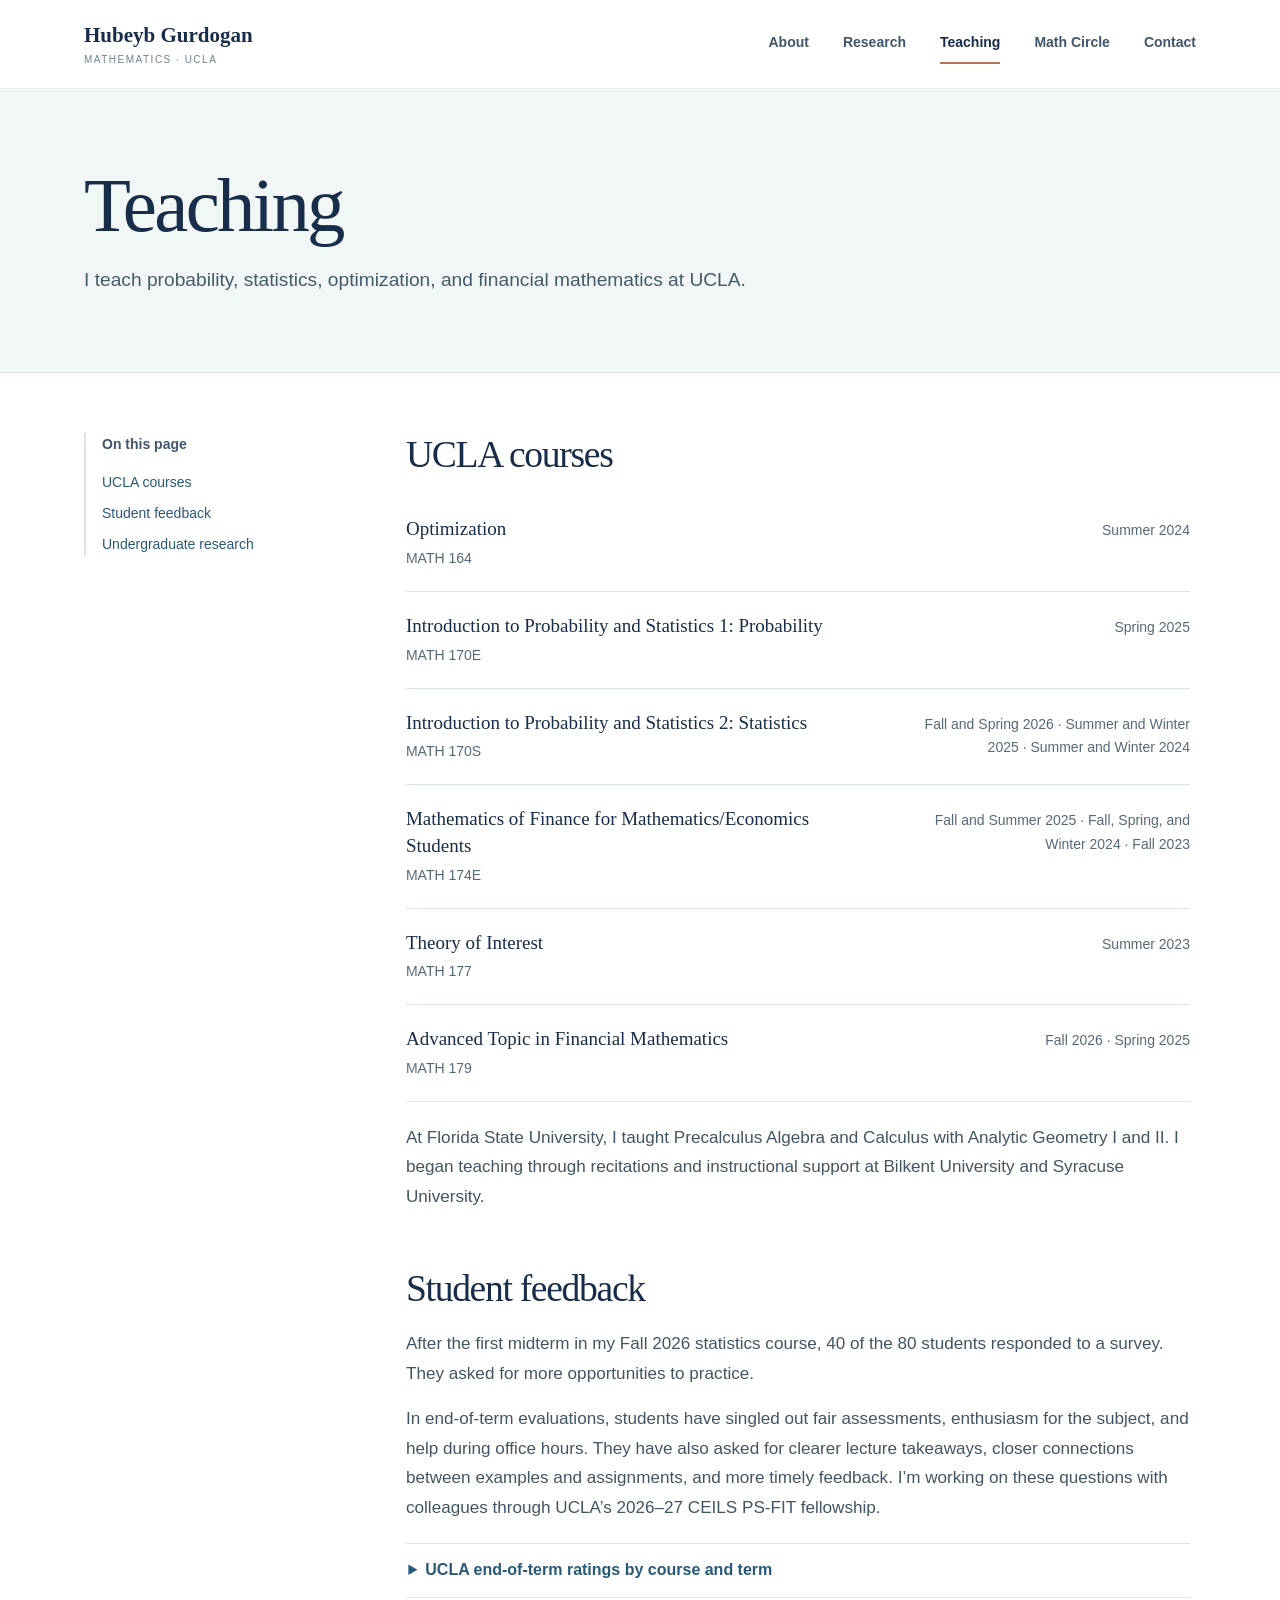
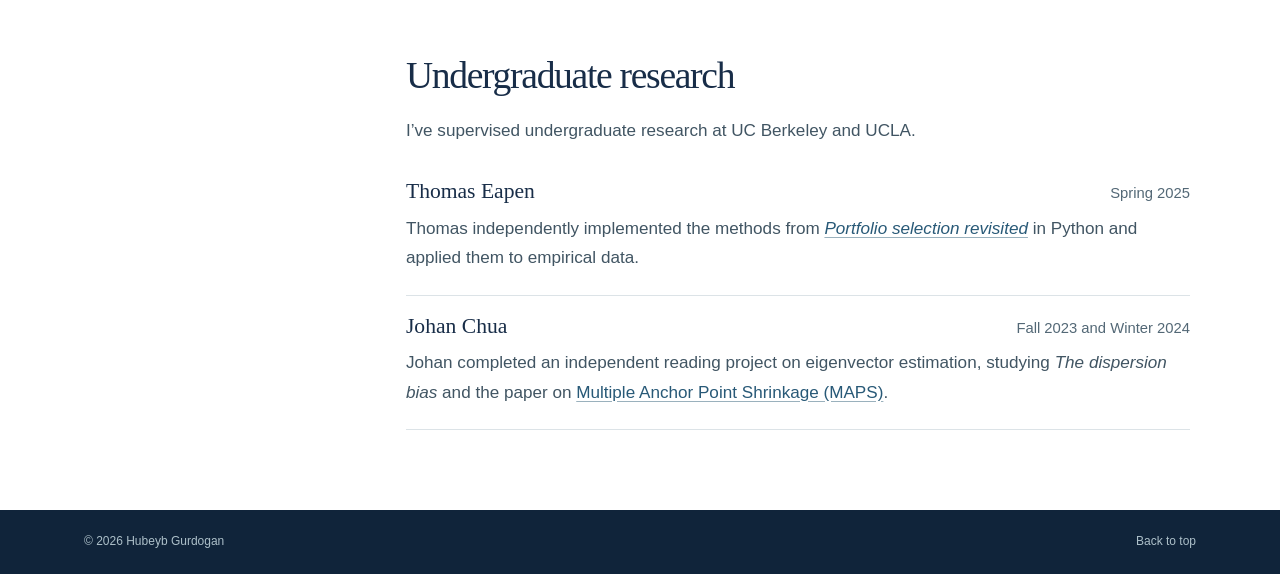
==== teaching.html @ 72672727 "Publish academic website" ====
<!doctype html>
<html lang="en">
<head>
  <meta charset="utf-8">
  <meta name="viewport" content="width=device-width, initial-scale=1">
  <meta name="description" content="Hubeyb Gurdogan’s mathematics teaching at UCLA, including courses, student feedback, and undergraduate research.">
  <title>Teaching | Hubeyb Gurdogan</title>
  <link rel="stylesheet" href="/style.css">
  <link rel="stylesheet" href="/teaching.css">
</head>
<body id="top">
  <a class="skip-link" href="#main">Skip to content</a>
  <header class="site-header">
    <div class="nav-wrap">
      <a class="brand" href="/">Hubeyb Gurdogan<span>Mathematics · UCLA</span></a>
      <nav aria-label="Main navigation"><a href="/">About</a> <a href="/research.html">Research</a> <a href="/teaching.html" aria-current="page">Teaching</a> <a id="math-circle" href="/math-circle.html">Math Circle</a> <a href="/contact.html">Contact</a></nav>
    </div>
  </header>
  <main id="main" class="teaching-page">
    <header class="page-intro">
      <div>
        <h1>Teaching</h1>
        <p>I teach probability, statistics, optimization, and financial mathematics at UCLA.</p>
      </div>
    </header>
    <div class="page-columns">
      <nav class="contents-nav" aria-label="On this page">
        <span>On this page</span>
        <a href="#courses">UCLA courses</a>
        <a href="#feedback">Student feedback</a>
        <a href="#undergraduate-research">Undergraduate research</a>
      </nav>
      <div class="page-body">
        <section id="courses" class="course-list">
          <h2>UCLA courses</h2>
          <div class="course"><div><h3>Optimization</h3><p>MATH 164</p></div><p class="term">Summer 2024</p></div>
          <div class="course"><div><h3>Introduction to Probability and Statistics 1: Probability</h3><p>MATH 170E</p></div><p class="term">Spring 2025</p></div>
          <div class="course"><div><h3>Introduction to Probability and Statistics 2: Statistics</h3><p>MATH 170S</p></div><p class="term">Fall and Spring 2026 · Summer and Winter 2025 · Summer and Winter 2024</p></div>
          <div class="course"><div><h3>Mathematics of Finance for Mathematics/Economics Students</h3><p>MATH 174E</p></div><p class="term">Fall and Summer 2025 · Fall, Spring, and Winter 2024 · Fall 2023</p></div>
          <div class="course"><div><h3>Theory of Interest</h3><p>MATH 177</p></div><p class="term">Summer 2023</p></div>
          <div class="course"><div><h3>Advanced Topic in Financial Mathematics</h3><p>MATH 179</p></div><p class="term">Fall 2026 · Spring 2025</p></div>
          <p class="earlier-teaching">At Florida State University, I taught Precalculus Algebra and Calculus with Analytic Geometry I and II. I began teaching through recitations and instructional support at Bilkent University and Syracuse University.</p>
        </section>
        <section id="feedback">
          <h2>Student feedback</h2>
          <p>After the first midterm in my Fall 2026 statistics course, 40 of the 80 students responded to a survey. They asked for more opportunities to practice.</p>
          <p>In end-of-term evaluations, students have singled out fair assessments, enthusiasm for the subject, and help during office hours. They have also asked for clearer lecture takeaways, closer connections between examples and assignments, and more timely feedback. I’m working on these questions with colleagues through UCLA’s 2026–27 CEILS PS-FIT fellowship.</p>
          <details class="evaluation-details">
            <summary>UCLA end-of-term ratings by course and term</summary>
            <div class="evaluation-content">
              <p>The 14 course evaluations below ask about teaching effectiveness and about my availability and helpfulness outside class. Each score is a mean on UCLA’s scale of 1 (failing) to 9 (excellent).</p>
              <div class="evaluation-scroll" role="region" aria-label="Course evaluation table" tabindex="0">
                <table>
                  <caption>UCLA course evaluations, Summer 2023–Spring 2026</caption>
                  <thead><tr><th scope="col">Course and term</th><th scope="col">Responses <span>(% of class)</span></th><th scope="col">Teaching effectiveness</th><th scope="col">Availability and helpfulness</th></tr></thead>
                  <tbody>
                  <tr><th scope="row">MATH 164<small>Summer 2024</small></th><td>8 (32.00%)</td><td>7.75</td><td>8.13</td></tr>
                  <tr><th scope="row">MATH 170S<small>Winter 2024</small></th><td>16 (31.37%)</td><td>6.88</td><td>7.50</td></tr>
                  <tr><th scope="row">MATH 170S<small>Summer 2024</small></th><td>13 (20.31%)</td><td>7.38</td><td>7.08</td></tr>
                  <tr><th scope="row">MATH 170S<small>Winter 2025</small></th><td>28 (40.00%)</td><td>6.41</td><td>6.75</td></tr>
                  <tr><th scope="row">MATH 170S<small>Summer 2025</small></th><td>13 (19.12%)</td><td>7.15</td><td>7.31</td></tr>
                  <tr><th scope="row">MATH 170S<small>Spring 2026</small></th><td>12 (24.00%)</td><td>7.00</td><td>7.50<sup><a href="#scored-responses" aria-label="See note on scored responses">*</a></sup></td></tr>
                  <tr><th scope="row">MATH 174E<small>Fall 2023</small></th><td>21 (51.22%)</td><td>7.62</td><td>8.10</td></tr>
                  <tr><th scope="row">MATH 174E<small>Winter 2024</small></th><td>20 (28.17%)</td><td>6.45</td><td>7.47</td></tr>
                  <tr><th scope="row">MATH 174E<small>Spring 2024</small></th><td>11 (30.56%)</td><td>6.73</td><td>7.45</td></tr>
                  <tr><th scope="row">MATH 174E<small>Fall 2024</small></th><td>8 (19.51%)</td><td>7.88</td><td>7.86</td></tr>
                  <tr><th scope="row">MATH 174E<small>Summer 2025</small></th><td>6 (16.22%)</td><td>8.67</td><td>8.67</td></tr>
                  <tr><th scope="row">MATH 174E<small>Fall 2025</small></th><td>14 (33.33%)</td><td>7.07</td><td>7.36</td></tr>
                  <tr><th scope="row">MATH 177<small>Summer 2023</small></th><td>12 (38.00%)</td><td>7.50</td><td>7.67</td></tr>
                  <tr><th scope="row">MATH 179<small>Spring 2025</small></th><td>14 (31.11%)</td><td>8.14</td><td>8.36</td></tr>
                  </tbody>
                </table>
              </div>
              <p id="scored-responses" class="evaluation-note">* For MATH 170S in Spring 2026, two of the 12 respondents marked the helpfulness question N/A. The mean of 7.50 uses the 10 scored responses.</p>
            </div>
          </details>
        </section>
        <section id="undergraduate-research" class="mentoring">
          <h2>Undergraduate research</h2>
          <p>I’ve supervised undergraduate research at UC Berkeley and UCLA.</p>
          <article><header><h3>Thomas Eapen</h3><p>Spring 2025</p></header>
            <p>Thomas independently implemented the methods from <a href="/research.html#portfolio-selection"><em>Portfolio selection revisited</em></a> in Python and applied them to empirical data.</p>
          </article>
          <article><header><h3>Johan Chua</h3><p>Fall 2023 and Winter 2024</p></header>
            <p>Johan completed an independent reading project on eigenvector estimation, studying <em>The dispersion bias</em> and the paper on <a href="/research.html#maps">Multiple Anchor Point Shrinkage (MAPS)</a>.</p>
          </article>
        </section>
      </div>
    </div>
  </main>
  <footer><span>© 2026 Hubeyb Gurdogan</span><a href="#top">Back to top</a></footer>
</body>
</html>
---- style.css ----
:root{--ink:#182d48;--muted:#58697a;--blue:#285977;--paper:#fff;--line:#dce3e7;--accent:#b57553}*{box-sizing:border-box}html{scroll-behavior:smooth}body{margin:0;font-family:Arial,Helvetica,sans-serif;color:var(--ink);background:var(--paper);font-size:16px;line-height:1.65}a{color:inherit;text-decoration:none}a:hover{text-decoration:underline}a:focus-visible{outline:3px solid #b57553;outline-offset:4px}.site-header{background:white;border-bottom:1px solid #e8edef}.nav-wrap{max-width:1180px;margin:auto;min-height:88px;display:flex;align-items:center;justify-content:space-between;padding:0 34px}.brand{font-family:Georgia,serif;font-size:21px;font-weight:700;line-height:1.2}.brand span{display:block;font:10px Arial,sans-serif;letter-spacing:.15em;text-transform:uppercase;color:#70808b;margin-top:6px}nav{display:flex;gap:34px;font-size:14px;font-weight:600;color:#40566a}.hero{background:#f1f6f7}.hero-inner{max-width:1180px;margin:auto;padding:92px 34px 96px;display:grid;grid-template-columns:1fr .88fr;gap:80px;align-items:center}.eyebrow,.kicker{font-size:11px;font-weight:700;letter-spacing:.19em;color:#728894;margin:0 0 22px}h1,h2,h3,p{margin-top:0}h1,h2{font-family:Georgia,'Times New Roman',serif;font-weight:400;letter-spacing:-.035em}h1{font-size:clamp(55px,6.6vw,84px);line-height:1.03;margin-bottom:25px}.dot{color:var(--accent)}.hero-role{font-size:18px;line-height:1.55;font-weight:600;margin-bottom:18px}.hero-intro{color:var(--muted);max-width:450px;font-size:17px}.hero-links{display:flex;align-items:center;gap:28px;margin-top:30px}.button{background:var(--ink);color:white;padding:12px 19px;font-size:14px;font-weight:700}.text-link{font-size:14px;font-weight:700;border-bottom:1px solid #9aaeb7;padding:10px 0}.hero-art{background:#e7f0f1;border:1px solid #d6e4e5;padding:25px 26px 18px}.hero-art svg{width:100%;display:block}.art-label{font-size:10px;letter-spacing:.17em;color:#698290;font-weight:700}.art-label span{color:var(--accent);padding:0 4px}.hero-art p{font:italic 13px Georgia,serif;color:#78909a;margin:0}.section{max-width:1180px;margin:auto;padding:105px 34px;display:grid;grid-template-columns:170px 1fr;gap:30px;scroll-margin-top:20px}.section-label{font-size:11px;font-weight:700;letter-spacing:.15em;color:#778a94;padding-top:8px}.section-label span{color:#b77c5c;margin-right:14px}.section-content h2,.contact h2{font-size:clamp(34px,4vw,48px);line-height:1.14;margin-bottom:30px}.about-grid{display:grid;grid-template-columns:1.45fr 1fr;gap:68px}.about-grid p{color:#4e6070;font-size:17px}.about-grid aside{border-left:1px solid var(--line);padding-left:32px}.about-grid h3,.pub-title{font-size:12px;letter-spacing:.13em;text-transform:uppercase}.interest-list{list-style:none;padding:0;margin:20px 0}.interest-list li{margin:8px 0;color:#526675}.research{border-top:1px solid var(--line)}.section-heading{display:flex;justify-content:space-between;gap:50px;align-items:end}.section-heading>p{max-width:300px;color:var(--muted);font-size:15px}.section-heading .kicker{margin-bottom:12px}.topic-grid{display:grid;grid-template-columns:repeat(3,1fr);gap:0;margin:26px 0 55px;background:#f4f7f7}.topic-grid article{padding:26px 24px;border-right:1px solid #dde7e8}.topic-grid article:last-child{border:0}.topic-grid h3{font:20px Georgia,serif;margin:0 0 11px}.topic-grid p{font-size:14px;color:var(--muted);margin:0}.pub-title{margin-bottom:10px}.publication{border-bottom:1px solid var(--line);display:grid;grid-template-columns:70px 1fr;gap:20px;padding:19px 0}.publication>span{font-size:13px;color:#87949b}.publication a,.publication strong{font-family:Georgia,serif;font-size:18px;font-weight:400}.publication a{color:#245d80}.publication p{font-size:14px;color:#71818d;margin:5px 0 0}.teaching{border-top:1px solid var(--line)}.institution{margin-top:27px;padding-bottom:12px;border-bottom:2px solid var(--ink);font-size:11px;letter-spacing:.14em;font-weight:700;color:#788a94}.course{display:flex;justify-content:space-between;gap:25px;border-bottom:1px solid var(--line);padding:21px 0}.course h3{font:19px Georgia,serif;margin-bottom:4px}.course p{font-size:14px;color:#73828c;margin:0}.course .term{white-space:nowrap}.contact{background:#172e49;color:white}.contact-inner{max-width:1180px;margin:auto;padding:80px 34px;display:flex;justify-content:space-between;gap:50px}.contact .kicker{color:#a9c0c7}.contact h2{margin-bottom:15px}.contact p{color:#c2d0d8}.contact a{color:white;border-bottom:1px solid #90b4c4;padding-bottom:3px}.contact-meta{font-size:13px;letter-spacing:.04em;align-self:end}.contact-meta p:first-child{font-size:11px;letter-spacing:.15em;line-height:1.8}footer{background:#10243a;color:#adc0c9;display:flex;justify-content:space-between;padding:22px max(34px,calc((100vw - 1112px)/2));font-size:12px}@media(max-width:760px){.nav-wrap{padding:20px 22px;align-items:flex-start;gap:18px;flex-direction:column}nav{gap:20px;flex-wrap:wrap}.hero-inner{padding:65px 22px;grid-template-columns:1fr;gap:45px}.hero-art{max-width:460px}.section{padding:70px 22px;grid-template-columns:1fr;gap:17px}.about-grid{grid-template-columns:1fr;gap:15px}.about-grid aside{padding-left:20px}.section-heading{display:block}.topic-grid{grid-template-columns:1fr}.topic-grid article{border-right:0;border-bottom:1px solid #dde7e8}.course{display:block}.course .term{margin-top:9px}.contact-inner{padding:65px 22px;flex-direction:column}.contact-meta{align-self:start}footer{padding:22px}}

/* Navigation and independent academic pages */
body { min-height: 100vh; display: flex; flex-direction: column; }
main { flex: 1; }
.skip-link { position: absolute; left: 1rem; top: -5rem; z-index: 2; background: white; padding: .5rem 1rem; }
.skip-link:focus { top: 1rem; }
.site-header nav a { padding: .45rem 0; border-bottom: 2px solid transparent; }
.site-header nav a[aria-current="page"] { color: var(--ink); border-bottom-color: var(--accent); }
.about { display: block; }
.page-intro { background: #f1f6f7; border-bottom: 1px solid var(--line); }
.page-intro > div, .page-columns, .contact-details { max-width: 1180px; margin: auto; padding-inline: 34px; }
.page-intro > div { padding-block: clamp(3rem, 6vw, 5.25rem); }
.page-intro h1 { font-size: clamp(3rem, 6vw, 5rem); margin: 0; }
.page-intro p { margin: 1.25rem 0 0; max-width: 44rem; color: #465b69; font-size: 1.2rem; line-height: 1.6; }
.page-columns { display: grid; grid-template-columns: minmax(185px, 1fr) minmax(0, 3.4fr); gap: clamp(2rem, 7vw, 6rem); padding-block: 3.75rem 5rem; }
.contents-nav { align-self: start; position: sticky; top: 2rem; display: grid; gap: .5rem; border-left: 2px solid var(--line); padding-left: 1rem; }
.contents-nav span { font-size: .875rem; font-weight: bold; margin-bottom: .4rem; }
.contents-nav a { font-weight: normal; color: var(--blue); }
.page-body { max-width: 49rem; width: 100%; }
.page-body h2, .contact-details h2 { font-size: clamp(1.7rem, 3vw, 2.35rem); line-height: 1.16; margin-bottom: 1.15rem; }
.area, .mentoring, .paper-list, .course-list { scroll-margin-top: 2rem; }
.area { border-bottom: 1px solid var(--line); margin-bottom: 2rem; padding-bottom: 1.9rem; }
.area p, .mentoring article > p, .contact-details p { font-size: 1.07rem; line-height: 1.72; color: #415563; margin: 0; }
.mentoring { margin-top: 3.75rem; }
.mentoring article { padding: 1.1rem 0 1.4rem; border-bottom: 1px solid var(--line); }
.mentoring header { display: flex; align-items: baseline; justify-content: space-between; gap: .75rem; margin-bottom: .5rem; }
.mentoring header p { font-size: .925rem; color: #536876; margin: 0; }
.mentoring h3 { font: 1.35rem Georgia, serif; margin: 0; }
.project-sources { display: flex; flex-wrap: wrap; gap: .5rem 1.5rem; list-style: none; margin: 1rem 0 0; padding: 0; }
.profile-column p a, .project-sources a, .mentoring a, .contact-details a, .paper-list a { color: var(--blue); text-decoration: underline; text-decoration-color: #9ab1bd; text-underline-offset: .17em; }
.course h3 { line-height: 1.4; }
.course p, .publication p, .publication > span { color: #566976; }
.contact-details { width: 100%; padding-block: 3rem 5rem; display: grid; grid-template-columns: repeat(2, minmax(0,1fr)); gap: 2rem; }
.contact-details section { border-top: 1px solid var(--line); padding-top: 1.5rem; }
.contact-details p + p { margin-top: 1rem; }

@media (max-width: 760px) {
  .page-columns { grid-template-columns: 1fr; gap: 2rem; padding-block: 2rem 3rem; }
  .page-intro > div, .page-columns, .contact-details { padding-inline: 22px; }
  .contents-nav { position: static; display: flex; gap: .35rem 1rem; flex-wrap: wrap; }
  .contents-nav span { flex-basis: 100%; margin: 0; }
  .mentoring header { display: block; }
  .contact-details { grid-template-columns: 1fr; }
}
@media (prefers-reduced-motion: reduce) { html { scroll-behavior: auto; } }
.publication .recording { margin-top: .8rem; }
.publication .recording a { font: 600 .95rem/1.6 Arial, sans-serif; }
---- teaching.css ----
.teaching-page .page-body > section {
  margin: 0;
  scroll-margin-top: 2rem;
}
.teaching-page .page-body > section + section {
  margin-top: 3.5rem;
}
.teaching-page section > p,
.evaluation-content > p {
  color: #415563;
  font-size: 1.07rem;
  line-height: 1.72;
  margin: 0 0 1rem;
}
.evaluation-content p:last-child { margin-bottom: 0; }
.teaching-page .course { align-items: baseline; }
.teaching-page .course .term {
  flex: 0 0 38%;
  white-space: normal;
  text-align: right;
}
.teaching-page .earlier-teaching { margin-top: 1.3rem; }
.evaluation-details {
  border-block: 1px solid var(--line);
  margin-top: 1.3rem;
}
.evaluation-details summary {
  cursor: pointer;
  font-weight: 600;
  color: var(--blue);
  padding: .85rem .15rem;
}
.evaluation-details summary:focus-visible,
.evaluation-scroll:focus-visible {
  outline: 2px solid var(--blue);
  outline-offset: 2px;
}
.evaluation-content { padding: .4rem 0 1.3rem; }
.evaluation-scroll { overflow-x: auto; }
.evaluation-content table {
  width: 100%;
  min-width: 32rem;
  border-collapse: collapse;
  font-size: .94rem;
  font-variant-numeric: tabular-nums;
}
.evaluation-content caption {
  text-align: left;
  font-weight: 600;
  margin: .5rem 0;
}
.evaluation-content th,
.evaluation-content td {
  text-align: left;
  padding: .6rem .75rem;
  border-bottom: 1px solid var(--line);
}
.evaluation-content thead { background: #f1f6f7; }
.evaluation-content tbody th { white-space: nowrap; }
.evaluation-content th small,
.evaluation-content th span {
  display: block;
  font-weight: normal;
  font-size: .875rem;
  color: var(--muted);
}
.evaluation-content .evaluation-note {
  font-size: .94rem;
  margin-top: .8rem;
}
.evaluation-content sup a { text-decoration: underline; }
@media (max-width: 760px) {
  .teaching-page .course .term { text-align: left; }
}
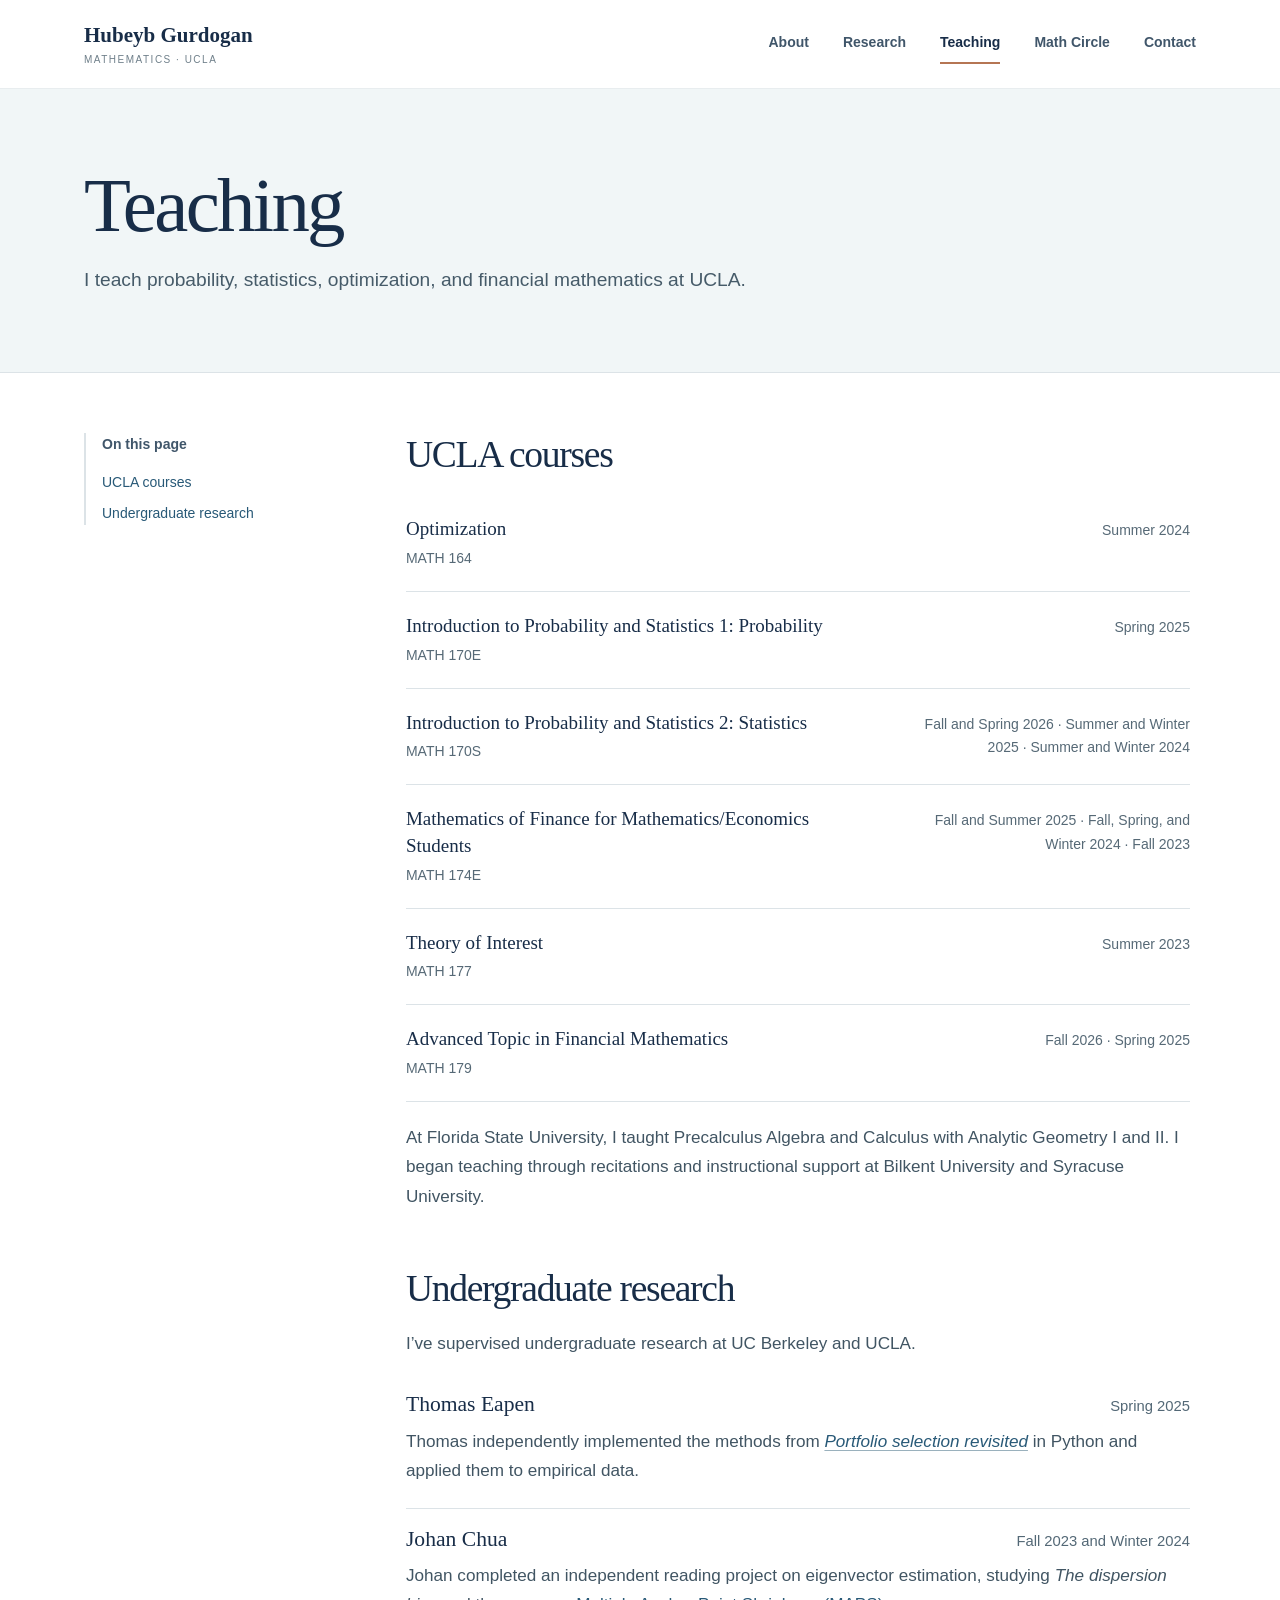
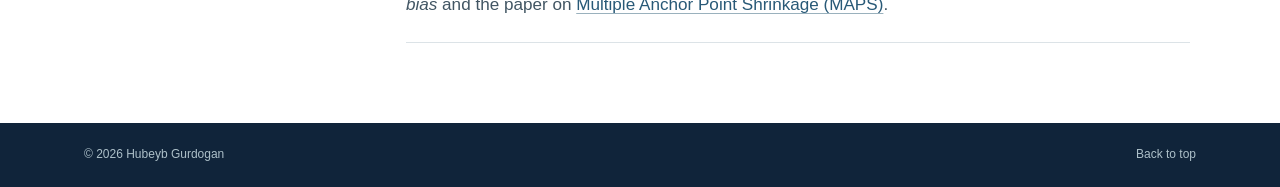
==== commit 4ce409cc: "Remove the student feedback section from the Teaching page" ====
--- a/teaching.html
+++ b/teaching.html
@@ -3,7 +3,7 @@
 <head>
   <meta charset="utf-8">
   <meta name="viewport" content="width=device-width, initial-scale=1">
-  <meta name="description" content="Hubeyb Gurdogan’s mathematics teaching at UCLA, including courses, student feedback, and undergraduate research.">
+  <meta name="description" content="Hubeyb Gurdogan’s mathematics teaching at UCLA, including courses and undergraduate research.">
   <title>Teaching | Hubeyb Gurdogan</title>
   <link rel="stylesheet" href="/style.css">
   <link rel="stylesheet" href="/teaching.css">
@@ -27,7 +27,6 @@
       <nav class="contents-nav" aria-label="On this page">
         <span>On this page</span>
         <a href="#courses">UCLA courses</a>
-        <a href="#feedback">Student feedback</a>
         <a href="#undergraduate-research">Undergraduate research</a>
       </nav>
       <div class="page-body">
@@ -40,40 +39,6 @@
           <div class="course"><div><h3>Theory of Interest</h3><p>MATH 177</p></div><p class="term">Summer 2023</p></div>
           <div class="course"><div><h3>Advanced Topic in Financial Mathematics</h3><p>MATH 179</p></div><p class="term">Fall 2026 · Spring 2025</p></div>
           <p class="earlier-teaching">At Florida State University, I taught Precalculus Algebra and Calculus with Analytic Geometry I and II. I began teaching through recitations and instructional support at Bilkent University and Syracuse University.</p>
-        </section>
-        <section id="feedback">
-          <h2>Student feedback</h2>
-          <p>After the first midterm in my Fall 2026 statistics course, 40 of the 80 students responded to a survey. They asked for more opportunities to practice.</p>
-          <p>In end-of-term evaluations, students have singled out fair assessments, enthusiasm for the subject, and help during office hours. They have also asked for clearer lecture takeaways, closer connections between examples and assignments, and more timely feedback. I’m working on these questions with colleagues through UCLA’s 2026–27 CEILS PS-FIT fellowship.</p>
-          <details class="evaluation-details">
-            <summary>UCLA end-of-term ratings by course and term</summary>
-            <div class="evaluation-content">
-              <p>The 14 course evaluations below ask about teaching effectiveness and about my availability and helpfulness outside class. Each score is a mean on UCLA’s scale of 1 (failing) to 9 (excellent).</p>
-              <div class="evaluation-scroll" role="region" aria-label="Course evaluation table" tabindex="0">
-                <table>
-                  <caption>UCLA course evaluations, Summer 2023–Spring 2026</caption>
-                  <thead><tr><th scope="col">Course and term</th><th scope="col">Responses <span>(% of class)</span></th><th scope="col">Teaching effectiveness</th><th scope="col">Availability and helpfulness</th></tr></thead>
-                  <tbody>
-                  <tr><th scope="row">MATH 164<small>Summer 2024</small></th><td>8 (32.00%)</td><td>7.75</td><td>8.13</td></tr>
-                  <tr><th scope="row">MATH 170S<small>Winter 2024</small></th><td>16 (31.37%)</td><td>6.88</td><td>7.50</td></tr>
-                  <tr><th scope="row">MATH 170S<small>Summer 2024</small></th><td>13 (20.31%)</td><td>7.38</td><td>7.08</td></tr>
-                  <tr><th scope="row">MATH 170S<small>Winter 2025</small></th><td>28 (40.00%)</td><td>6.41</td><td>6.75</td></tr>
-                  <tr><th scope="row">MATH 170S<small>Summer 2025</small></th><td>13 (19.12%)</td><td>7.15</td><td>7.31</td></tr>
-                  <tr><th scope="row">MATH 170S<small>Spring 2026</small></th><td>12 (24.00%)</td><td>7.00</td><td>7.50<sup><a href="#scored-responses" aria-label="See note on scored responses">*</a></sup></td></tr>
-                  <tr><th scope="row">MATH 174E<small>Fall 2023</small></th><td>21 (51.22%)</td><td>7.62</td><td>8.10</td></tr>
-                  <tr><th scope="row">MATH 174E<small>Winter 2024</small></th><td>20 (28.17%)</td><td>6.45</td><td>7.47</td></tr>
-                  <tr><th scope="row">MATH 174E<small>Spring 2024</small></th><td>11 (30.56%)</td><td>6.73</td><td>7.45</td></tr>
-                  <tr><th scope="row">MATH 174E<small>Fall 2024</small></th><td>8 (19.51%)</td><td>7.88</td><td>7.86</td></tr>
-                  <tr><th scope="row">MATH 174E<small>Summer 2025</small></th><td>6 (16.22%)</td><td>8.67</td><td>8.67</td></tr>
-                  <tr><th scope="row">MATH 174E<small>Fall 2025</small></th><td>14 (33.33%)</td><td>7.07</td><td>7.36</td></tr>
-                  <tr><th scope="row">MATH 177<small>Summer 2023</small></th><td>12 (38.00%)</td><td>7.50</td><td>7.67</td></tr>
-                  <tr><th scope="row">MATH 179<small>Spring 2025</small></th><td>14 (31.11%)</td><td>8.14</td><td>8.36</td></tr>
-                  </tbody>
-                </table>
-              </div>
-              <p id="scored-responses" class="evaluation-note">* For MATH 170S in Spring 2026, two of the 12 respondents marked the helpfulness question N/A. The mean of 7.50 uses the 10 scored responses.</p>
-            </div>
-          </details>
         </section>
         <section id="undergraduate-research" class="mentoring">
           <h2>Undergraduate research</h2>
